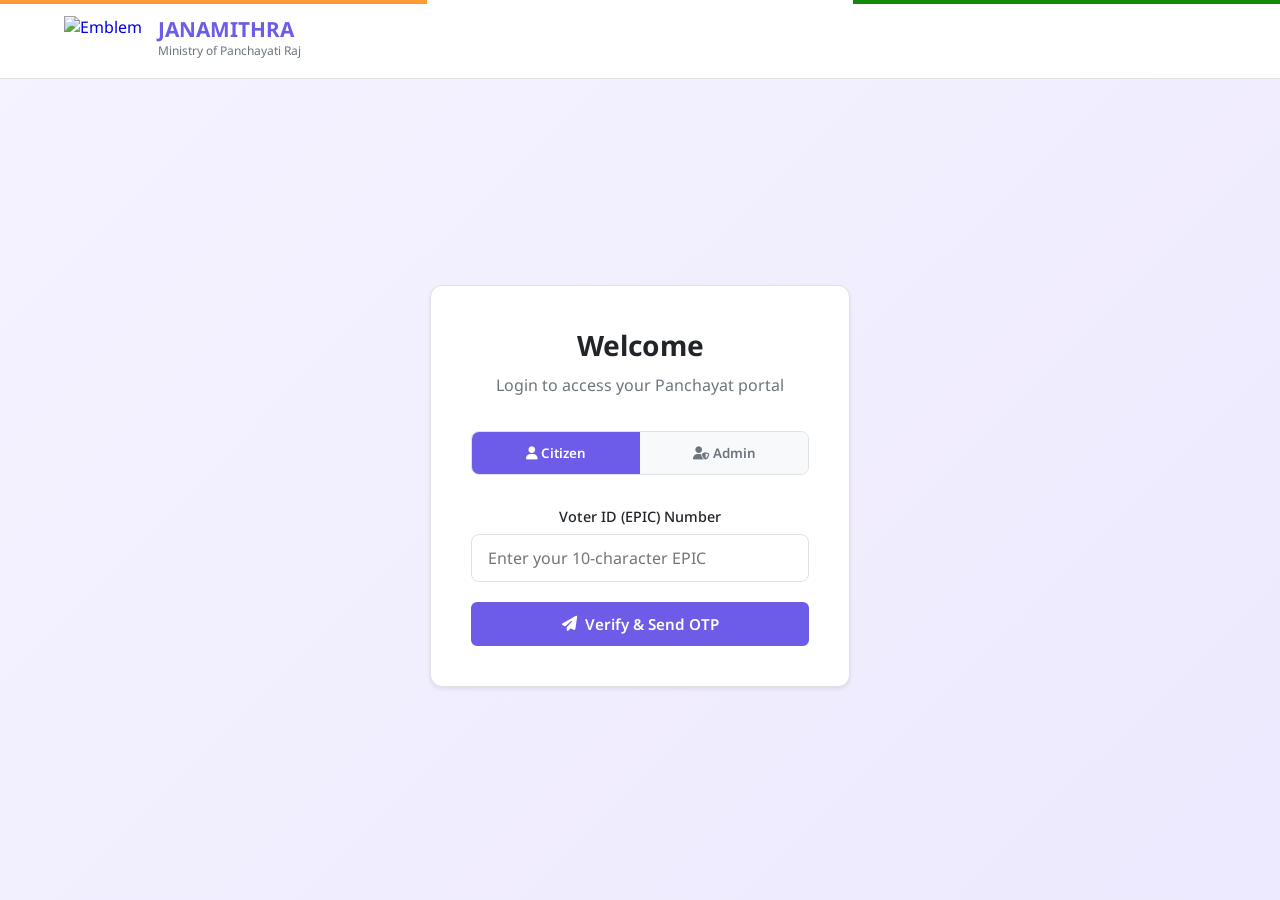
==== pages/admin_dashboard.html @ 6635946e "ga" ====
<!DOCTYPE html>
<html lang="en">

<head>
    <meta charset="UTF-8">
    <meta name="viewport" content="width=device-width, initial-scale=1.0">
    <title>Admin Dashboard | Janamithra</title>
    <link rel="stylesheet" href="../css/style.css">
    <link rel="stylesheet" href="https://cdnjs.cloudflare.com/ajax/libs/font-awesome/6.4.0/css/all.min.css">
    <style>
        .gov-header {
            background: var(--bg-white);
            padding: 0.75rem 0;
            border-bottom: 1px solid var(--border-color);
            position: fixed;
            top: 4px;
            left: 0;
            right: 0;
            z-index: 1000;
        }

        .header-inner {
            display: flex;
            justify-content: space-between;
            align-items: center;
        }

        .logo-section {
            display: flex;
            align-items: center;
            gap: 1rem;
            text-decoration: none;
        }

        .emblem {
            height: 45px;
        }

        .logo-text .title {
            font-size: 1.25rem;
            font-weight: 700;
            color: var(--ux4g-primary);
        }

        .logo-text .subtitle {
            font-size: 0.7rem;
            color: var(--text-muted);
        }

        .user-menu {
            display: flex;
            align-items: center;
            gap: 1rem;
        }

        .user-avatar {
            width: 40px;
            height: 40px;
            border-radius: 50%;
            background: var(--ux4g-primary);
            color: white;
            display: flex;
            align-items: center;
            justify-content: center;
            font-weight: 700;
        }

        /* Admin Layout */
        .admin-layout {
            padding-top: 90px;
            display: grid;
            grid-template-columns: 260px 1fr;
            min-height: 100vh;
        }

        /* Sidebar */
        .sidebar {
            background: var(--bg-white);
            border-right: 1px solid var(--border-color);
            padding: 1.5rem;
            position: sticky;
            top: 90px;
            height: calc(100vh - 90px);
        }

        .sidebar-title {
            font-size: 0.75rem;
            font-weight: 600;
            text-transform: uppercase;
            letter-spacing: 1px;
            color: var(--text-muted);
            margin-bottom: 1rem;
        }

        .sidebar-menu {
            list-style: none;
        }

        .sidebar-menu li {
            margin-bottom: 0.25rem;
        }

        .sidebar-menu a {
            padding: 12px 14px;
            display: flex;
            align-items: center;
            gap: 12px;
            color: var(--text-muted);
            text-decoration: none;
            border-radius: var(--radius);
            transition: var(--transition);
            font-size: 0.95rem;
        }

        .sidebar-menu a:hover {
            background: var(--bg-light);
            color: var(--text-dark);
        }

        .sidebar-menu a.active {
            background: var(--ux4g-primary);
            color: white;
        }

        .sidebar-menu .badge {
            margin-left: auto;
            background: var(--ux4g-danger);
            color: white;
            padding: 2px 8px;
            border-radius: 10px;
            font-size: 0.75rem;
            font-weight: 600;
        }

        /* Main Content */
        .admin-content {
            padding: 2rem;
            background: var(--bg-light);
        }

        .page-title {
            font-size: 1.75rem;
            margin-bottom: 2rem;
        }

        /* Stats Grid */
        .stats-grid {
            display: grid;
            grid-template-columns: repeat(4, 1fr);
            gap: 1.5rem;
            margin-bottom: 2rem;
        }

        .stat-card {
            padding: 1.5rem;
            display: flex;
            align-items: center;
            gap: 1rem;
        }

        .stat-icon {
            width: 50px;
            height: 50px;
            border-radius: 12px;
            display: flex;
            align-items: center;
            justify-content: center;
            font-size: 1.25rem;
        }

        .stat-icon.purple {
            background: #ede9fe;
            color: var(--ux4g-primary);
        }

        .stat-icon.green {
            background: #d1fae5;
            color: var(--ux4g-success);
        }

        .stat-icon.blue {
            background: #dbeafe;
            color: var(--ux4g-info);
        }

        .stat-icon.orange {
            background: #ffedd5;
            color: #f97316;
        }

        .stat-info h4 {
            font-size: 0.85rem;
            color: var(--text-muted);
            font-weight: 500;
            margin-bottom: 0.25rem;
        }

        .stat-info .value {
            font-size: 1.75rem;
            font-weight: 700;
            color: var(--text-dark);
        }

        /* Data Table Card */
        .table-card {
            padding: 0;
            overflow: hidden;
        }

        .table-header {
            padding: 1.5rem;
            display: flex;
            justify-content: space-between;
            align-items: center;
            border-bottom: 1px solid var(--border-color);
        }

        .table-header h2 {
            font-size: 1.25rem;
        }

        .data-table {
            width: 100%;
            border-collapse: collapse;
        }

        .data-table th,
        .data-table td {
            text-align: left;
            padding: 1rem 1.5rem;
            border-bottom: 1px solid var(--border-color);
        }

        .data-table th {
            background: var(--bg-light);
            font-size: 0.85rem;
            font-weight: 600;
            color: var(--text-muted);
            text-transform: uppercase;
        }

        .data-table tr:last-child td {
            border-bottom: none;
        }

        .progress-cell {
            display: flex;
            align-items: center;
            gap: 10px;
        }

        .progress-bar-mini {
            flex: 1;
            height: 8px;
            background: #e5e7eb;
            border-radius: 4px;
            overflow: hidden;
        }

        .progress-bar-mini .fill {
            height: 100%;
            background: var(--ux4g-primary);
            border-radius: 4px;
        }

        .btn-sm {
            padding: 6px 12px;
            font-size: 0.85rem;
            border-radius: 4px;
        }

        /* Modal Styles */
        .modal {
            display: none;
            position: fixed;
            z-index: 2000;
            left: 0;
            top: 0;
            width: 100%;
            height: 100%;
            background-color: rgba(0, 0, 0, 0.5);
            animation: fadeIn 0.3s ease-in-out;
        }

        .modal.active {
            display: flex;
            justify-content: center;
            align-items: center;
        }

        .modal-content {
            background-color: var(--bg-white);
            padding: 2rem;
            border-radius: var(--radius);
            box-shadow: 0 4px 20px rgba(0, 0, 0, 0.15);
            width: 90%;
            max-width: 500px;
            max-height: 90vh;
            overflow-y: auto;
            animation: slideUp 0.3s ease-in-out;
        }

        @keyframes slideUp {
            from {
                transform: translateY(30px);
                opacity: 0;
            }
            to {
                transform: translateY(0);
                opacity: 1;
            }
        }

        @keyframes fadeIn {
            from {
                opacity: 0;
            }
            to {
                opacity: 1;
            }
        }

        .modal-header {
            display: flex;
            justify-content: space-between;
            align-items: center;
            margin-bottom: 1.5rem;
            border-bottom: 1px solid var(--border-color);
            padding-bottom: 1rem;
        }

        .modal-header h2 {
            margin: 0;
            font-size: 1.25rem;
        }

        .modal-close {
            background: none;
            border: none;
            font-size: 1.5rem;
            color: var(--text-muted);
            cursor: pointer;
            padding: 0;
            width: 30px;
            height: 30px;
            display: flex;
            align-items: center;
            justify-content: center;
            border-radius: 4px;
            transition: var(--transition);
        }

        .modal-close:hover {
            background: var(--bg-light);
            color: var(--text-dark);
        }

        .form-group {
            margin-bottom: 1rem;
        }

        .form-group label {
            display: block;
            font-size: 0.9rem;
            font-weight: 600;
            margin-bottom: 0.5rem;
            color: var(--text-dark);
        }

        .form-group input,
        .form-group textarea {
            width: 100%;
            padding: 0.75rem;
            border: 1px solid var(--border-color);
            border-radius: 4px;
            font-size: 0.95rem;
            font-family: inherit;
            transition: var(--transition);
        }

        .form-group input:focus,
        .form-group textarea:focus {
            outline: none;
            border-color: var(--ux4g-primary);
            box-shadow: 0 0 0 3px rgba(108, 92, 231, 0.1);
        }

        .form-group textarea {
            resize: vertical;
            min-height: 80px;
        }

        .modal-footer {
            display: flex;
            gap: 1rem;
            justify-content: flex-end;
            margin-top: 1.5rem;
            padding-top: 1rem;
            border-top: 1px solid var(--border-color);
        }

        .modal-footer button {
            padding: 0.75rem 1.5rem;
            border-radius: 4px;
            font-weight: 600;
            cursor: pointer;
            transition: var(--transition);
            border: none;
        }

        .btn-cancel {
            background: var(--bg-light);
            color: var(--text-dark);
        }

        .btn-cancel:hover {
            background: #d1d5db;
        }

        .btn-save {
            background: var(--ux4g-primary);
            color: white;
        }

        .btn-save:hover {
            background: #5a4fc9;
        }

        .btn-save:disabled {
            background: #cbd5e1;
            cursor: not-allowed;
        }

        @media (max-width: 1024px) {
            .admin-layout {
                grid-template-columns: 1fr;
            }

            .sidebar {
                display: none;
            }

            .stats-grid {
                grid-template-columns: repeat(2, 1fr);
            }
        }
    </style>
</head>

<body>
    <div class="tricolor-strip"></div>

    <header class="gov-header">
        <div class="container header-inner">
            <a href="../index.html" class="logo-section">
                <img src="https://upload.wikimedia.org/wikipedia/commons/5/55/Emblem_of_India.svg" alt="Emblem"
                    class="emblem">
                <div class="logo-text">
                    <span class="title">JANAMITHRA</span>
                    <span class="subtitle">Admin Panel</span>
                </div>
            </a>
            <div class="user-menu">
                <span>Admin: <strong>P. Verma</strong></span>
                <div class="user-avatar">PV</div>
                <a href="../index.html" class="btn btn-outline" style="padding: 8px 12px;"><i
                        class="fas fa-power-off"></i></a>
            </div>
        </div>
    </header>

    <div class="admin-layout">
        <!-- Sidebar -->
        <aside class="sidebar">
            <div class="sidebar-title">Management</div>
            <ul class="sidebar-menu">
                <li><a href="#" class="active"><i class="fas fa-th-large"></i> Overview</a></li>
                <li><a href="admin_manage_projects.html"><i class="fas fa-project-diagram"></i> Manage Projects</a></li>
                <li><a href="admin_manage_schemes.html"><i class="fas fa-hand-holding-heart"></i> Manage Schemes</a></li>
                <li><a href="admin_manage_complaints.html"><i class="fas fa-inbox"></i> Complaints</a></li>
                <li><a href="#"><i class="fas fa-cog"></i> Settings</a></li>
            </ul>
        </aside>

        <!-- Main Content -->
        <main class="admin-content animate-fade-in">
            <h1 class="page-title">Dashboard Overview</h1>

            <!-- Stats -->
            <div class="stats-grid">
                <div class="stat-card card">
                    <div class="stat-icon purple"><i class="fas fa-users"></i></div>
                    <div class="stat-info">
                        <h4>Total Citizens</h4>
                        <div class="value" id="stat-citizens">4,250</div>
                    </div>
                </div>
                <div class="stat-card card">
                    <div class="stat-icon green"><i class="fas fa-project-diagram"></i></div>
                    <div class="stat-info">
                        <h4>Active Projects</h4>
                        <div class="value" id="stat-projects">08</div>
                    </div>
                </div>
                <div class="stat-card card">
                    <div class="stat-icon blue"><i class="fas fa-file-alt"></i></div>
                    <div class="stat-info">
                        <h4>Available Schemes</h4>
                        <div class="value" id="stat-schemes">14</div>
                    </div>
                </div>
                <div class="stat-card card">
                    <div class="stat-icon orange"><i class="fas fa-exclamation-triangle"></i></div>
                    <div class="stat-info">
                        <h4>Pending Complaints</h4>
                        <div class="value" id="stat-complaints">05</div>
                    </div>
                </div>
            </div>

            <!-- Projects Table -->
            <div class="table-card card">
                <div class="table-header">
                    <h2>Recent Ongoing Projects</h2>
                    <button id="add-project-btn" class="btn btn-primary"><i class="fas fa-plus"></i> New
                        Project</button>
                </div>
                <table class="data-table">
                    <thead>
                        <tr>
                            <th>Project Name</th>
                            <th>Budget</th>
                            <th>Progress</th>
                            <th>Action</th>
                        </tr>
                    </thead>
                    <tbody>
                        <tr>
                            <td>Ward 5 Drainage</td>
                            <td>₹45L</td>
                            <td>
                                <div class="progress-cell">
                                    <div class="progress-bar-mini">
                                        <div class="fill" style="width: 75%;"></div>
                                    </div>
                                    <span>75%</span>
                                </div>
                            </td>
                            <td><button class="btn btn-outline btn-sm">Edit</button></td>
                        </tr>
                        <tr>
                            <td>Solar Grid Phase 1</td>
                            <td>₹12L</td>
                            <td>
                                <div class="progress-cell">
                                    <div class="progress-bar-mini">
                                        <div class="fill" style="width: 10%; background: var(--ux4g-info);"></div>
                                    </div>
                                    <span>10%</span>
                                </div>
                            </td>
                            <td><button class="btn btn-outline btn-sm">Edit</button></td>
                        </tr>
                        <tr>
                            <td>Health Center Extension</td>
                            <td>₹22.5L</td>
                            <td>
                                <div class="progress-cell">
                                    <div class="progress-bar-mini">
                                        <div class="fill" style="width: 100%; background: var(--ux4g-success);"></div>
                                    </div>
                                    <span>100%</span>
                                </div>
                            </td>
                            <td><button class="btn btn-outline btn-sm">View</button></td>
                        </tr>
                    </tbody>
                </table>
            </div>
        </main>
    </div>

    <!-- New Project Modal -->
    <div id="projectModal" class="modal">
        <div class="modal-content">
            <div class="modal-header">
                <h2>Add New Project</h2>
                <button class="modal-close" id="closeModal">&times;</button>
            </div>
            <form id="projectForm">
                <div class="form-group">
                    <label for="projectName">Project Name *</label>
                    <input type="text" id="projectName" name="projectName" required placeholder="e.g., Road Tarring">
                </div>

                <div class="form-group">
                    <label for="projectBudget">Budget (in Lakhs) *</label>
                    <input type="number" id="projectBudget" name="projectBudget" step="0.1" required placeholder="e.g., 50">
                </div>

                <div class="form-group">
                    <label for="projectProgress">Progress (%) *</label>
                    <input type="number" id="projectProgress" name="projectProgress" min="0" max="100" required placeholder="e.g., 0">
                </div>

                <div class="form-group">
                    <label for="projectStartDate">Start Date *</label>
                    <input type="date" id="projectStartDate" name="projectStartDate" required>
                </div>

                <div class="form-group">
                    <label for="projectEndDate">End Date *</label>
                    <input type="date" id="projectEndDate" name="projectEndDate" required>
                </div>

                <div class="form-group">
                    <label for="projectContractor">Contractor/Executing Agency *</label>
                    <input type="text" id="projectContractor" name="projectContractor" required placeholder="e.g., PWD Kerala">
                </div>

                <div class="form-group">
                    <label for="projectDescription">Description</label>
                    <textarea id="projectDescription" name="projectDescription" placeholder="Project details (optional)"></textarea>
                </div>

                <div class="modal-footer">
                    <button type="button" class="btn-cancel" id="cancelBtn">Cancel</button>
                    <button type="submit" class="btn-save" id="saveBtn">Save Project</button>
                </div>
            </form>
        </div>
    </div>

    <script src="../js/database.js"></script>
    <script src="../js/app.js"></script>
    <script>
        /**
         * New Project Management
         */

        const projectModal = document.getElementById('projectModal');
        const projectForm = document.getElementById('projectForm');
        const addProjectBtn = document.getElementById('add-project-btn');
        const closeModalBtn = document.getElementById('closeModal');
        const cancelBtn = document.getElementById('cancelBtn');

        // Open modal
        addProjectBtn.addEventListener('click', function() {
            projectModal.classList.add('active');
            projectForm.reset();
        });

        // Close modal
        function closeModal() {
            projectModal.classList.remove('active');
            projectForm.reset();
        }

        closeModalBtn.addEventListener('click', closeModal);
        cancelBtn.addEventListener('click', closeModal);

        // Close modal when clicking outside
        projectModal.addEventListener('click', function(event) {
            if (event.target === projectModal) {
                closeModal();
            }
        });

        // Handle form submission
        projectForm.addEventListener('submit', function(event) {
            event.preventDefault();

            const session = getSession();
            if (!session || session.role !== 'admin') {
                alert('You must be logged in as an admin to add projects.');
                return;
            }

            const panchayatId = session.panchayatId;
            const formData = new FormData(projectForm);

            // Create project object
            const newProject = {
                id: generateProjectId(panchayatId),
                name: formData.get('projectName'),
                progress: parseInt(formData.get('projectProgress')),
                budget_lakhs: parseFloat(formData.get('projectBudget')),
                start_date: formData.get('projectStartDate'),
                end_date: formData.get('projectEndDate'),
                contractor: formData.get('projectContractor'),
                description: formData.get('projectDescription'),
                status: 'ongoing',
                created_date: new Date().toISOString().split('T')[0]
            };

            // Add project to database
            addProjectToDatabase(panchayatId, newProject);

            // Save to localStorage
            saveToStorage();

            // Close modal
            closeModal();

            // Reload page to show new project
            location.reload();
        });

        /**
         * Generate unique project ID
         */
        function generateProjectId(panchayatId) {
            const existingProjects = getProjectsByPanchayat(panchayatId);
            const count = existingProjects.length + 1;
            return `PRJ${panchayatId}${String(count).padStart(3, '0')}`;
        }

        /**
         * Add project to the database
         */
        function addProjectToDatabase(panchayatId, projectData) {
            if (!EGramDB.projects[panchayatId]) {
                EGramDB.projects[panchayatId] = [];
            }
            EGramDB.projects[panchayatId].push(projectData);
        }
    </script>
</body>

</html>
---- css/style.css ----
/* UX4G - Government of India Design System */
@import url('https://fonts.googleapis.com/css2?family=Noto+Sans:wght@400;500;600;700&display=swap');

:root {
    /* UX4G Color Palette */
    --ux4g-primary: #6c5ce7;
    --ux4g-primary-dark: #5b4cdb;
    --ux4g-primary-light: #a29bfe;
    --ux4g-success: #00b894;
    --ux4g-warning: #fdcb6e;
    --ux4g-danger: #d63031;
    --ux4g-info: #0984e3;

    /* Government Colors */
    --saffron: #FF9933;
    --white: #FFFFFF;
    --green: #138808;
    --navy: #000080;

    /* Neutrals */
    --bg-light: #f8f9fa;
    --bg-white: #ffffff;
    --text-dark: #212529;
    --text-muted: #6c757d;
    --border-color: #dee2e6;

    --shadow-sm: 0 2px 4px rgba(0, 0, 0, 0.08);
    --shadow-md: 0 4px 12px rgba(0, 0, 0, 0.1);
    --shadow-lg: 0 8px 24px rgba(0, 0, 0, 0.12);
    --radius: 8px;
    --radius-lg: 12px;
    --transition: all 0.25s ease;
}

* {
    margin: 0;
    padding: 0;
    box-sizing: border-box;
    font-family: 'Noto Sans', system-ui, sans-serif;
}

body {
    background-color: var(--bg-light);
    color: var(--text-dark);
    min-height: 100vh;
}

/* Government Tricolor Strip */
.tricolor-strip {
    height: 4px;
    background: linear-gradient(to right, var(--saffron) 33.33%, var(--white) 33.33%, var(--white) 66.66%, var(--green) 66.66%);
    position: fixed;
    top: 0;
    left: 0;
    right: 0;
    z-index: 1001;
}

/* Typography */
h1,
h2,
h3,
h4 {
    font-weight: 700;
    color: var(--text-dark);
}

p {
    line-height: 1.7;
    color: var(--text-muted);
}

/* Container */
.container {
    max-width: 1200px;
    margin: 0 auto;
    padding: 0 1.5rem;
}

/* Buttons - UX4G Style */
.btn {
    padding: 10px 24px;
    border-radius: 6px;
    font-weight: 600;
    font-size: 0.95rem;
    cursor: pointer;
    transition: var(--transition);
    border: 2px solid transparent;
    text-decoration: none;
    display: inline-flex;
    align-items: center;
    justify-content: center;
    gap: 8px;
}

.btn-primary {
    background: var(--ux4g-primary);
    color: white;
    border-color: var(--ux4g-primary);
}

.btn-primary:hover {
    background: var(--ux4g-primary-dark);
    border-color: var(--ux4g-primary-dark);
    transform: translateY(-1px);
    box-shadow: var(--shadow-md);
}

.btn-outline {
    background: transparent;
    border: 2px solid var(--ux4g-primary);
    color: var(--ux4g-primary);
}

.btn-outline:hover {
    background: var(--ux4g-primary);
    color: white;
}

/* Cards - UX4G Style */
.card {
    background: var(--bg-white);
    border-radius: var(--radius-lg);
    box-shadow: var(--shadow-sm);
    border: 1px solid var(--border-color);
    transition: var(--transition);
}

.card:hover {
    box-shadow: var(--shadow-md);
    transform: translateY(-2px);
}

/* Animations */
@keyframes fadeInUp {
    from {
        opacity: 0;
        transform: translateY(20px);
    }

    to {
        opacity: 1;
        transform: translateY(0);
    }
}

.animate-fade-in {
    animation: fadeInUp 0.6s ease-out forwards;
}

/* Government Footer */
.gov-footer {
    background: var(--bg-white);
    border-top: 1px solid var(--border-color);
    padding: 2rem 0;
    margin-top: 4rem;
}

.gov-logos {
    display: flex;
    flex-wrap: wrap;
    justify-content: center;
    align-items: center;
    gap: 2rem;
    opacity: 0.8;
}

.gov-logos img {
    height: 40px;
    filter: grayscale(30%);
    transition: var(--transition);
}

.gov-logos img:hover {
    filter: grayscale(0%);
}

/* Form Inputs */
.input-group {
    margin-bottom: 1.25rem;
}

.input-group label {
    display: block;
    margin-bottom: 0.5rem;
    font-weight: 500;
    color: var(--text-dark);
    font-size: 0.9rem;
}

.input-group input,
.input-group select,
.input-group textarea {
    width: 100%;
    padding: 12px 16px;
    border: 1px solid var(--border-color);
    border-radius: var(--radius);
    font-size: 1rem;
    color: var(--text-dark);
    background: var(--bg-white);
    transition: var(--transition);
}

.input-group input:focus,
.input-group select:focus,
.input-group textarea:focus {
    outline: none;
    border-color: var(--ux4g-primary);
    box-shadow: 0 0 0 3px rgba(108, 92, 231, 0.15);
}

/* Accessibility Skip Link */
.skip-link {
    position: absolute;
    top: -40px;
    left: 0;
    background: var(--ux4g-primary);
    color: white;
    padding: 8px 16px;
    z-index: 100;
    transition: top 0.3s;
}

.skip-link:focus {
    top: 4px;
}
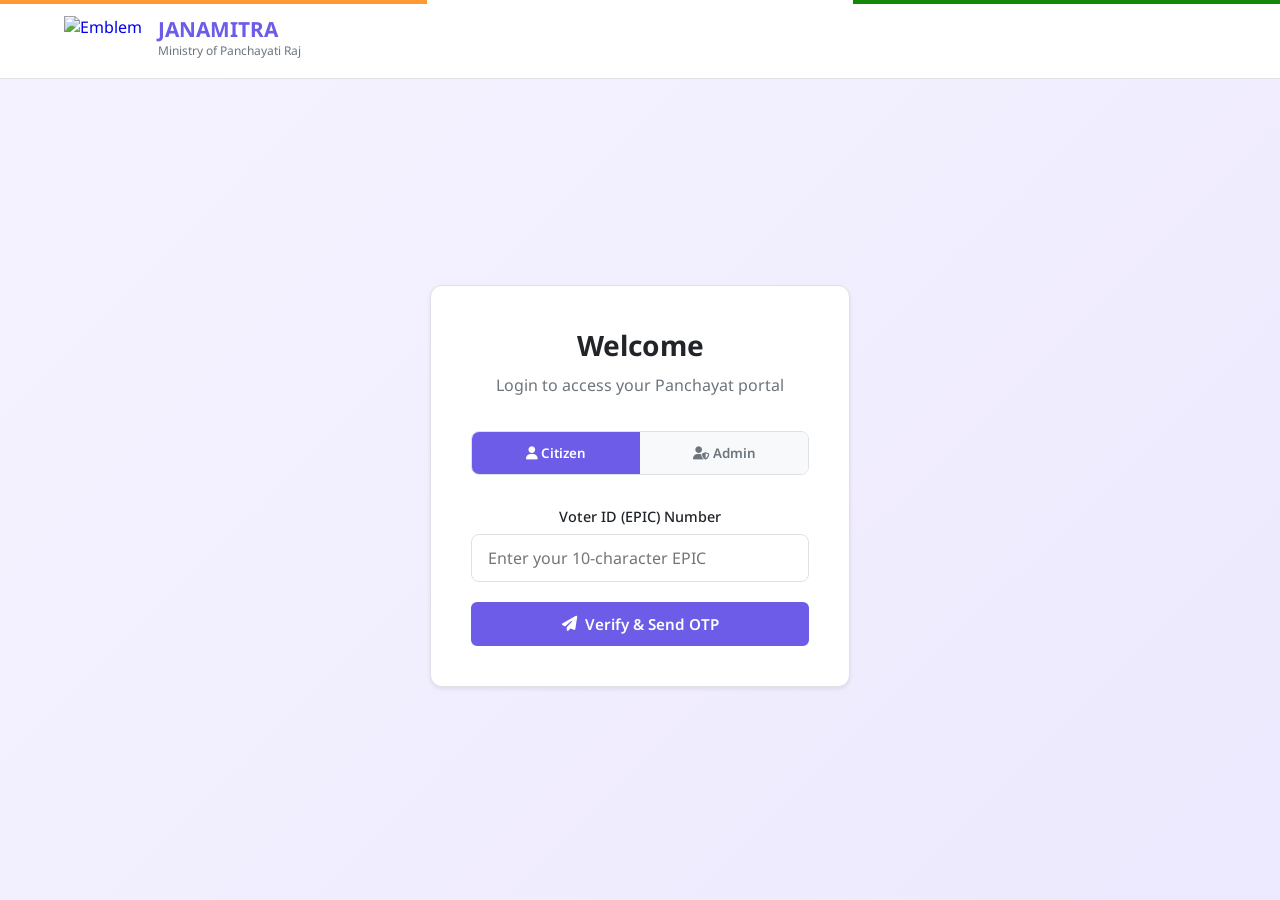
==== commit c7892444: "final commit" ====
--- a/pages/admin_dashboard.html
+++ b/pages/admin_dashboard.html
@@ -4,7 +4,7 @@
 <head>
     <meta charset="UTF-8">
     <meta name="viewport" content="width=device-width, initial-scale=1.0">
-    <title>Admin Dashboard | Janamithra</title>
+    <title>Admin Dashboard | Janamitra</title>
     <link rel="stylesheet" href="../css/style.css">
     <link rel="stylesheet" href="https://cdnjs.cloudflare.com/ajax/libs/font-awesome/6.4.0/css/all.min.css">
     <style>
@@ -305,6 +305,7 @@
                 transform: translateY(30px);
                 opacity: 0;
             }
+
             to {
                 transform: translateY(0);
                 opacity: 1;
@@ -315,6 +316,7 @@
             from {
                 opacity: 0;
             }
+
             to {
                 opacity: 1;
             }
@@ -456,7 +458,7 @@
                 <img src="https://upload.wikimedia.org/wikipedia/commons/5/55/Emblem_of_India.svg" alt="Emblem"
                     class="emblem">
                 <div class="logo-text">
-                    <span class="title">JANAMITHRA</span>
+                    <span class="title">JANAMITRA</span>
                     <span class="subtitle">Admin Panel</span>
                 </div>
             </a>
@@ -476,7 +478,8 @@
             <ul class="sidebar-menu">
                 <li><a href="#" class="active"><i class="fas fa-th-large"></i> Overview</a></li>
                 <li><a href="admin_manage_projects.html"><i class="fas fa-project-diagram"></i> Manage Projects</a></li>
-                <li><a href="admin_manage_schemes.html"><i class="fas fa-hand-holding-heart"></i> Manage Schemes</a></li>
+                <li><a href="admin_manage_schemes.html"><i class="fas fa-hand-holding-heart"></i> Manage Schemes</a>
+                </li>
                 <li><a href="admin_manage_complaints.html"><i class="fas fa-inbox"></i> Complaints</a></li>
                 <li><a href="#"><i class="fas fa-cog"></i> Settings</a></li>
             </ul>
@@ -595,12 +598,14 @@
 
                 <div class="form-group">
                     <label for="projectBudget">Budget (in Lakhs) *</label>
-                    <input type="number" id="projectBudget" name="projectBudget" step="0.1" required placeholder="e.g., 50">
+                    <input type="number" id="projectBudget" name="projectBudget" step="0.1" required
+                        placeholder="e.g., 50">
                 </div>
 
                 <div class="form-group">
                     <label for="projectProgress">Progress (%) *</label>
-                    <input type="number" id="projectProgress" name="projectProgress" min="0" max="100" required placeholder="e.g., 0">
+                    <input type="number" id="projectProgress" name="projectProgress" min="0" max="100" required
+                        placeholder="e.g., 0">
                 </div>
 
                 <div class="form-group">
@@ -615,12 +620,14 @@
 
                 <div class="form-group">
                     <label for="projectContractor">Contractor/Executing Agency *</label>
-                    <input type="text" id="projectContractor" name="projectContractor" required placeholder="e.g., PWD Kerala">
+                    <input type="text" id="projectContractor" name="projectContractor" required
+                        placeholder="e.g., PWD Kerala">
                 </div>
 
                 <div class="form-group">
                     <label for="projectDescription">Description</label>
-                    <textarea id="projectDescription" name="projectDescription" placeholder="Project details (optional)"></textarea>
+                    <textarea id="projectDescription" name="projectDescription"
+                        placeholder="Project details (optional)"></textarea>
                 </div>
 
                 <div class="modal-footer">
@@ -645,7 +652,7 @@
         const cancelBtn = document.getElementById('cancelBtn');
 
         // Open modal
-        addProjectBtn.addEventListener('click', function() {
+        addProjectBtn.addEventListener('click', function () {
             projectModal.classList.add('active');
             projectForm.reset();
         });
@@ -660,14 +667,14 @@
         cancelBtn.addEventListener('click', closeModal);
 
         // Close modal when clicking outside
-        projectModal.addEventListener('click', function(event) {
+        projectModal.addEventListener('click', function (event) {
             if (event.target === projectModal) {
                 closeModal();
             }
         });
 
         // Handle form submission
-        projectForm.addEventListener('submit', function(event) {
+        projectForm.addEventListener('submit', function (event) {
             event.preventDefault();
 
             const session = getSession();
@@ -719,10 +726,10 @@
          * Add project to the database
          */
         function addProjectToDatabase(panchayatId, projectData) {
-            if (!EGramDB.projects[panchayatId]) {
-                EGramDB.projects[panchayatId] = [];
-            }
-            EGramDB.projects[panchayatId].push(projectData);
+            if (!JanamitraDB.projects[panchayatId]) {
+                JanamitraDB.projects[panchayatId] = [];
+            }
+            JanamitraDB.projects[panchayatId].push(projectData);
         }
     </script>
 </body>
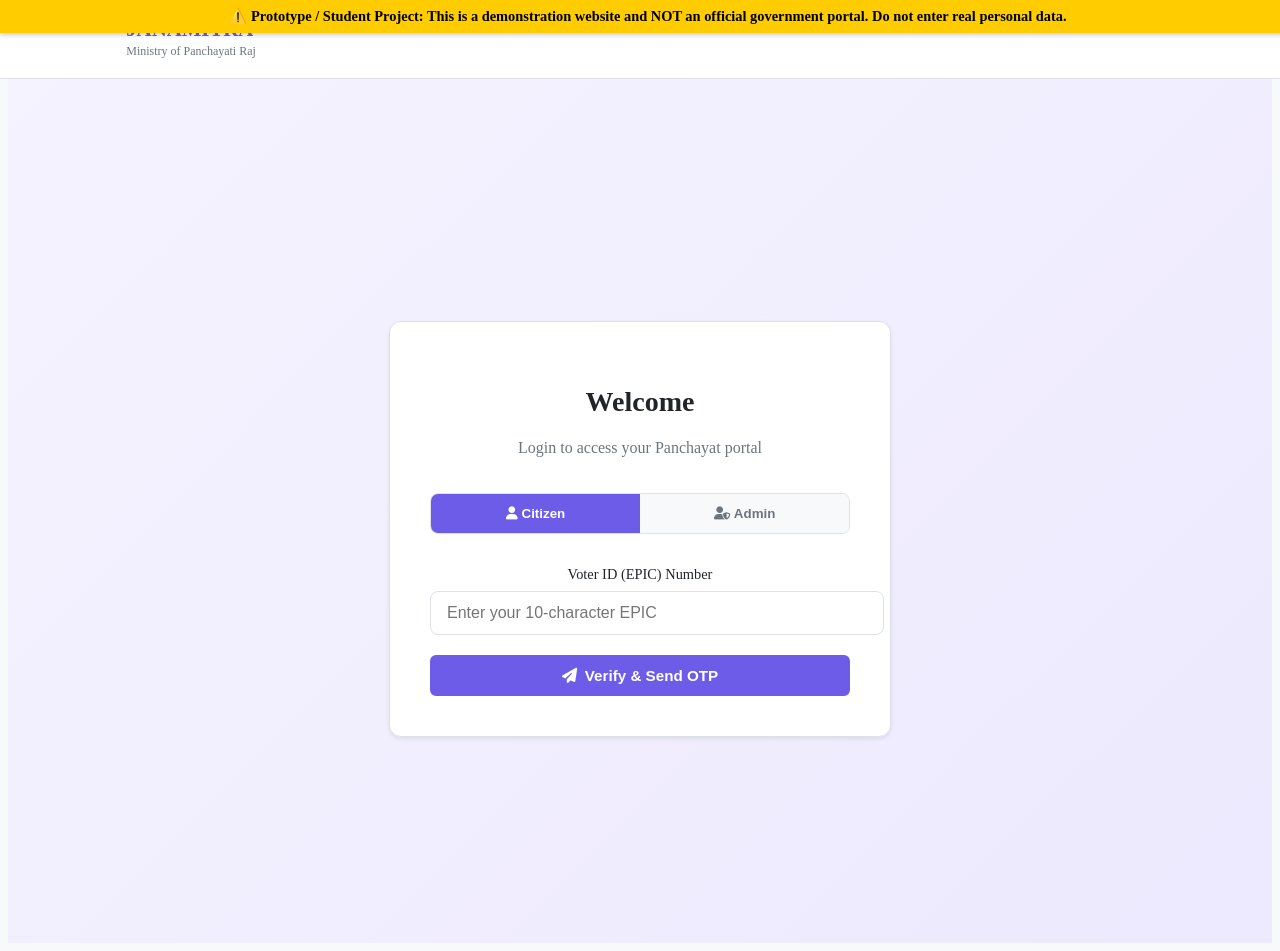
==== commit fd5c8819: "fix: Add prototype disclaimer to address security warning" ====
--- a/pages/admin_dashboard.html
+++ b/pages/admin_dashboard.html
@@ -446,10 +446,85 @@
                 grid-template-columns: repeat(2, 1fr);
             }
         }
+
+        @media (max-width: 768px) {
+            .admin-content {
+                padding: 1rem;
+            }
+
+            .page-title {
+                font-size: 1.25rem;
+                margin-bottom: 1.25rem;
+            }
+
+            .stats-grid {
+                grid-template-columns: 1fr 1fr;
+                gap: 0.75rem;
+            }
+
+            .stat-card {
+                padding: 1rem;
+                gap: 0.75rem;
+            }
+
+            .stat-icon {
+                width: 40px;
+                height: 40px;
+                font-size: 1rem;
+            }
+
+            .stat-info .value {
+                font-size: 1.25rem;
+            }
+
+            .table-header {
+                flex-direction: column;
+                gap: 0.75rem;
+                align-items: flex-start;
+                padding: 1rem;
+            }
+
+            .data-table th,
+            .data-table td {
+                padding: 0.75rem 1rem;
+                font-size: 0.85rem;
+            }
+
+            .user-menu span {
+                display: none;
+            }
+
+            .emblem {
+                height: 35px;
+            }
+
+            .logo-text .title {
+                font-size: 1rem;
+            }
+        }
+
+        @media (max-width: 480px) {
+            .stats-grid {
+                grid-template-columns: 1fr;
+            }
+
+            .table-card {
+                overflow-x: auto;
+            }
+
+            .data-table {
+                min-width: 500px;
+            }
+        }
     </style>
 </head>
 
 <body>
+    <!-- Security Disclaimer -->
+    <div class="security-disclaimer">
+        ⚠️ <strong>Prototype / Student Project:</strong> This is a demonstration website and NOT an official government
+        portal. Do not enter real personal data.
+    </div>
     <div class="tricolor-strip"></div>
 
     <header class="gov-header">
--- a/css/style.css
+++ b/css/style.css
@@ -32,18 +32,37 @@
     --transition: all 0.25s ease;
 }
 
-* {
-    margin: 0;
-    padding: 0;
-    box-sizing: border-box;
-    font-family: 'Noto Sans', system-ui, sans-serif;
-}
-
+/* Security Disclaimer Banner */
+.security-disclaimer {
+    background-color: #ffcc00;
+    color: #000;
+    text-align: center;
+    padding: 8px;
+    font-size: 0.9rem;
+    font-weight: bold;
+    position: fixed;
+    top: 0;
+    left: 0;
+    width: 100%;
+    z-index: 2000;
+    box-shadow: 0 2px 5px rgba(0, 0, 0, 0.2);
+}
+
+/* Push content down for the banner */
 body {
     background-color: var(--bg-light);
     color: var(--text-dark);
     min-height: 100vh;
-}
+    padding-top: 35px;
+    /* Space for disclaimer */
+}
+
+/* Adjust Fixed Header */
+.gov-header {
+    top: 40px;
+    /* 35px banner + 5px gap */
+}
+
 
 /* Government Tricolor Strip */
 .tricolor-strip {
@@ -223,4 +242,67 @@
 
 .skip-link:focus {
     top: 4px;
+}
+
+/* ========== Responsive Table Wrapper ========== */
+.table-responsive {
+    width: 100%;
+    overflow-x: auto;
+    -webkit-overflow-scrolling: touch;
+}
+
+/* ========== Responsive Breakpoints ========== */
+
+/* Tablet & below */
+@media (max-width: 768px) {
+    .container {
+        padding: 0 1rem;
+    }
+
+    h1 {
+        font-size: 1.5rem;
+    }
+
+    h2 {
+        font-size: 1.25rem;
+    }
+
+    .btn {
+        padding: 8px 16px;
+        font-size: 0.85rem;
+    }
+
+    .card:hover {
+        transform: none;
+    }
+
+    .gov-footer {
+        margin-top: 2rem;
+        padding: 1.5rem 0;
+    }
+
+    .gov-logos {
+        gap: 1rem;
+    }
+
+    .gov-logos img {
+        height: 30px;
+    }
+}
+
+/* Small mobile */
+@media (max-width: 480px) {
+    .container {
+        padding: 0 0.75rem;
+    }
+
+    h1 {
+        font-size: 1.3rem;
+    }
+
+    .btn {
+        padding: 8px 12px;
+        font-size: 0.8rem;
+        gap: 6px;
+    }
 }
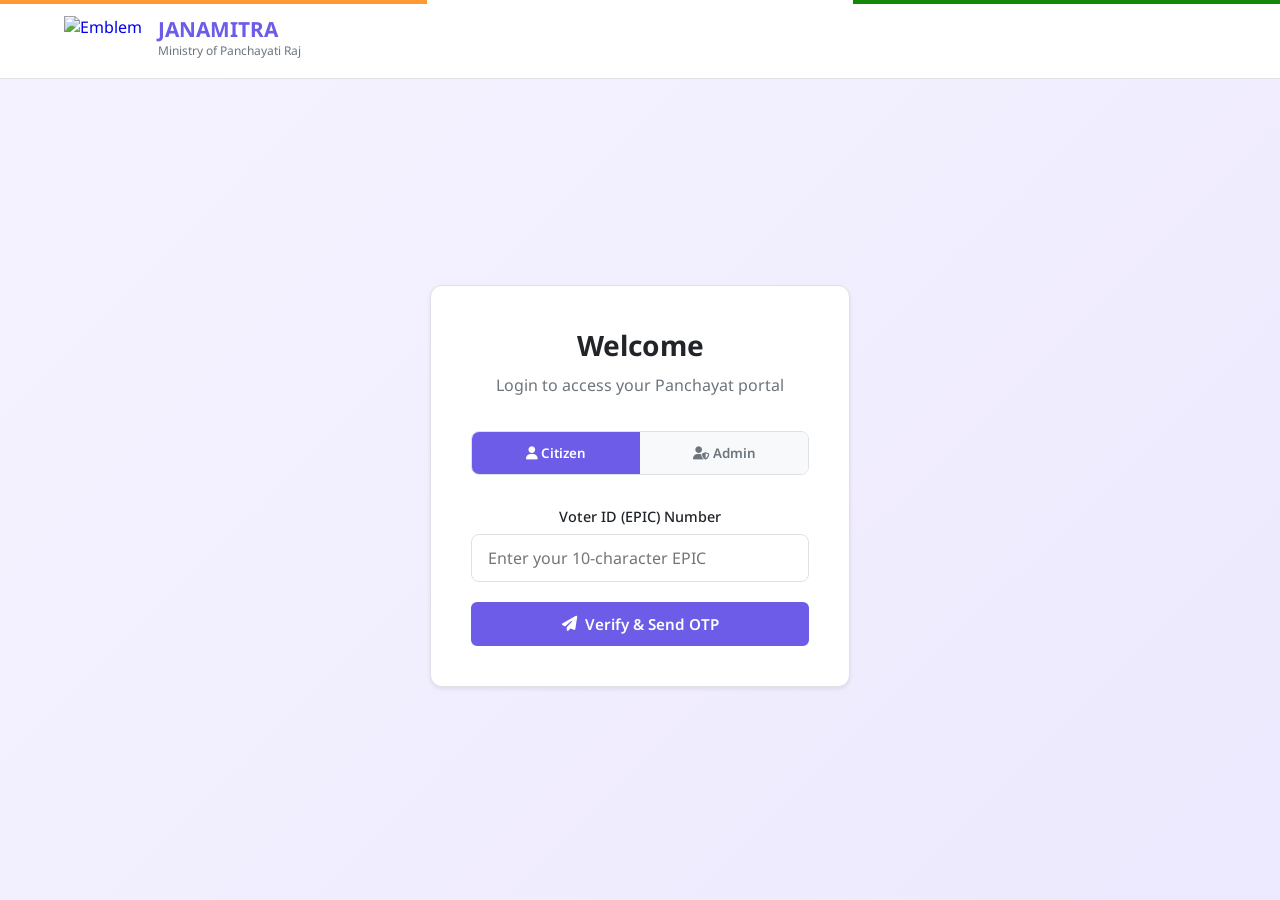
==== commit 373a5444: "chore: Remove security disclaimer banner" ====
--- a/pages/admin_dashboard.html
+++ b/pages/admin_dashboard.html
@@ -520,11 +520,6 @@
 </head>
 
 <body>
-    <!-- Security Disclaimer -->
-    <div class="security-disclaimer">
-        ⚠️ <strong>Prototype / Student Project:</strong> This is a demonstration website and NOT an official government
-        portal. Do not enter real personal data.
-    </div>
     <div class="tricolor-strip"></div>
 
     <header class="gov-header">
--- a/css/style.css
+++ b/css/style.css
@@ -32,35 +32,26 @@
     --transition: all 0.25s ease;
 }
 
-/* Security Disclaimer Banner */
-.security-disclaimer {
-    background-color: #ffcc00;
-    color: #000;
-    text-align: center;
-    padding: 8px;
-    font-size: 0.9rem;
-    font-weight: bold;
-    position: fixed;
-    top: 0;
-    left: 0;
-    width: 100%;
-    z-index: 2000;
-    box-shadow: 0 2px 5px rgba(0, 0, 0, 0.2);
-}
-
-/* Push content down for the banner */
+* {
+    margin: 0;
+    padding: 0;
+    box-sizing: border-box;
+    font-family: 'Noto Sans', system-ui, sans-serif;
+}
+
+/* Security Disclaimer Banner - REMOVED */
+
+/* Body Reset */
 body {
     background-color: var(--bg-light);
     color: var(--text-dark);
     min-height: 100vh;
-    padding-top: 35px;
-    /* Space for disclaimer */
 }
 
 /* Adjust Fixed Header */
 .gov-header {
-    top: 40px;
-    /* 35px banner + 5px gap */
+    top: 4px;
+    /* Reset to original top spacing */
 }
 
 
